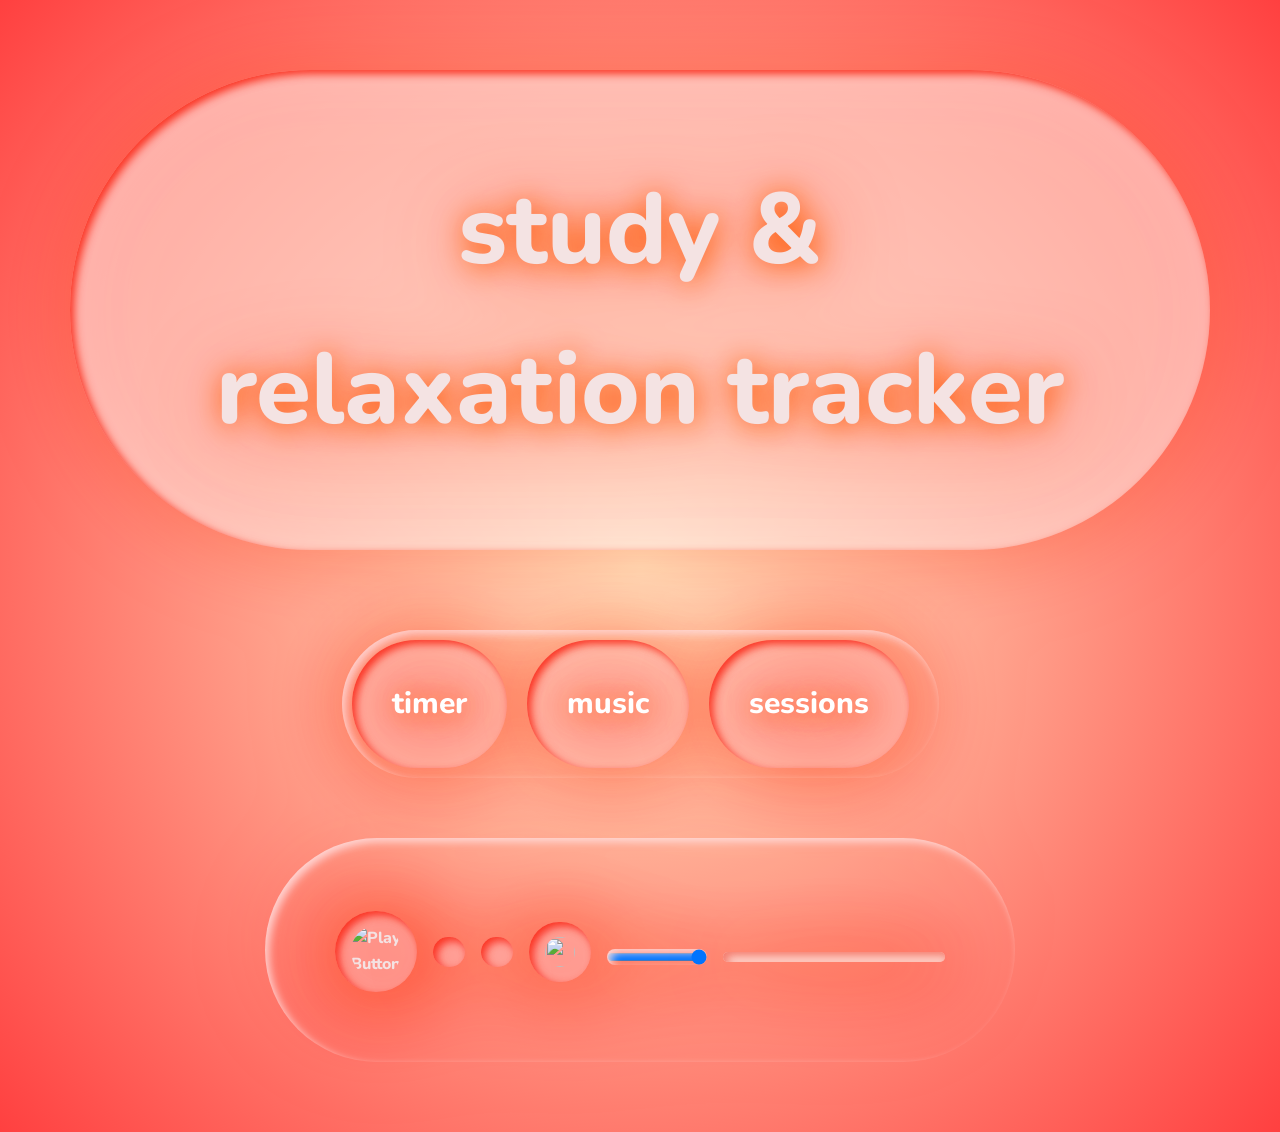
==== 2/index.html @ 48406263 "volume styling" ====
<html lang="en">
  <head>
    <meta charset="UTF-8" />
    <meta name="viewport" content="width=device-width, initial-scale=1.0" />
    <title>StudyBeats</title>
    <!-- add the font family of your choice -->
    <link rel="stylesheet" href="reset.css" />
    <link rel="stylesheet" href="style.css" />
    <link rel="preconnect" href="https://fonts.googleapis.com">
    <link rel="preconnect" href="https://fonts.gstatic.com" crossorigin>
    <link href="https://fonts.googleapis.com/css2?family=Nunito:ital,wght@0,200..1000;1,200..1000&display=swap" rel="stylesheet">     
    <!-- for font style -->
    <script src="script.js" defer></script>
  </head>
  <body>
    <!-- Header Section -->
    <header>
      <h1> study & relaxation tracker </h1>
    </header>

    <!-- Navigation Section -->
    <nav>
      <ul>
        <li><a href="#">timer</a></li>
        <li><a href="#">music</a></li>
        <li><a href="#">sessions</a></li>
        <!-- Add or remove navigation items as needed -->
      </ul>
    </nav>

    <!-- Main Content Section -->
    <main class="container">
      <!-- Media Player Section -->
      <div class="media-player">
          
        <audio id="custom-video-player" controls>
          <source
            src="https://thelongesthumstore.sgp1.cdn.digitaloceanspaces.com/IM-2250/erokia_ambient-wave-56-msfxp7-78.mp3"
            type="audio/mp3"
          />
        </audio>

        

        <div class="custom-controls">
          <button id="play-pause-btn" onclick="togglePlayPause()">
            <img
              id="play-pause-img"
              src="https://img.icons8.com/ios-glyphs/30/play--v1.png"
              alt="Play Button"
            />
          </button>


          <button id="fast-forward-button">
          <img
            src="https://img.icons8.com/ios-glyphs/30/fast-forward.png"
            alt=""
            id="fast-forward-img"
          />

          <button id="mute-unmute-button">
            <img
            id="mute-unmute-img"
            src="https://img.icons8.com/ios-glyphs/30/no-audio--v1.png"
            alt=""
           />
          </button>

           <button id="replay-button">
            <img
            id="replay-img"
            src="https://img.icons8.com/?size=100&id=91644&format=png&color=000000"
            width="30px"
            height=""
           />
          </button>

          <input
            type="range"
            id="volume-slider"
            min="0"
            max="1"
            step="0.1"
            value="1"
            />

          <div class="progress-bar">
            <span id="progress-bar-fill"></span>
            
          </div>
        </div>
      </div>

     


      <!-- Additional Content Section -->
      <section>
        
      </section>

    
    </main>

    <!-- Footer Section -->
---- 2/style.css ----
:root {
  --primary-bg-color: 
  background: #ffd98c;
  background: radial-gradient(circle, rgb(255, 236, 198) 0%, rgba(255, 64, 64, 1) 100%);
  --text-color: #ffffff;
  --main-bg-color: #ffffff83;
  --main-text-color: #f4e3e3;
  --main-btn-bg-color: #ffbdbd8f;

}

* {
  border-radius: 300px;
  filter: drop-shadow(4px 4px 40px rgba(255, 47, 0, 0.298));
}


body,
h1,
p,
ul {
  margin: 60;
  padding: 10;
}

body {
  font-family: "Nunito";
  font-size: 30;
  font-weight: 800;
  background-color: var(--primary-bg-color);
  color: var(--text-color);
  line-height: 1.6;
  display: flex;
  flex-direction: column;
  align-items: center;
  justify-content: space-between;
  text-shadow: 2px 2px 30px rgb(255, 89, 0);

}

/* Add additional styles as needed */

/* Create a container for the main content */
.container {
  max-width: 750px;
  width: 100%;
  padding: 70px;
  box-shadow: inset 4px 4px 8px rgba(255, 222, 222, 0.889);
}

/* Header styling */
header {
  font-size: 100px;
  background-color: var(--main-bg-color);
  color: var(--main-text-color);
  padding: 10px 0;
  text-align: center;
  width: 100%;
  box-shadow: inset 4px 4px 8px rgba(250, 37, 18, 0.889);
  box-shadow: outset 4px 4px 8px rgba(255, 222, 222, 0.889)
}

/* Navigation styling */
nav {
  margin-top: 20px;
  text-align: center;
}

nav ul {
  list-style: none;
  display: flex;
  justify-content: center;
  box-shadow: inset 4px 4px 8px rgba(255, 222, 222, 0.889);
}

nav ul li {
  margin-right: 20px;
  background-color: rgba(255, 220, 226, 0.396);
  padding: 40;
  box-shadow: inset 4px 4px 8px rgba(250, 37, 18, 0.889);
}

nav a {
  text-decoration: none;
  color: var(--text-color);
}

/* Media player styling */
.media-player {
  width: 100%;
  margin: 0 auto;
}

.media-player video {
  max-width: 100%;
}

.custom-controls {
  display: flex;
  justify-content: space-between;
  align-items: center;
  gap: 1rem;
  margin-top: 3px;
  width: 100%;
}

.custom-controls button {
  background-color: var(--main-btn-bg-color);
  color: var(--main-text-color);
  border: none;
  padding: 15px 16px;
  cursor: pointer;
  font-size: 16px;
  display: flex;
  align-items: center;
  box-shadow: inset 4px 4px 8px rgba(250, 37, 18, 0.889);

}

.progress-bar {
  width: 100%;
  height: 10px;
  background-color: #ffdad2;
  margin-top: 10px;
  overflow: hidden;
  box-shadow: inset 4px 4px 8px rgba(243, 111, 96, 0.889);

}

.progress-bar span {
  display: block;
  height: 100%;
  background-color: var(--main-bg-color);
  width: 0;
  transition: width 0.3s ease;
}

/* Footer styling */
footer {
  background-color: var(--main-bg-color);
  color: var(--main-text-color);
  text-align: center;
  padding: 10px 0;
  width: 100%;
  box-shadow: inset 4px 4px 8px rgba(250, 37, 18, 0.889);
  box-shadow: outset 4px 4px 8px rgba(255, 222, 222, 0.889)
}

#mute-unmute-button {
  position: relative;
  z-index: 10;
}


#volume-slider {
  margin-top: 10px;
  width: 100px;
  cursor: pointer;
  box-shadow: outset 4px 4px 8px rgba(255, 222, 222, 0.889);
  box-shadow: inset 4px 4px 8px rgba(255, 222, 222, 0.889);
}
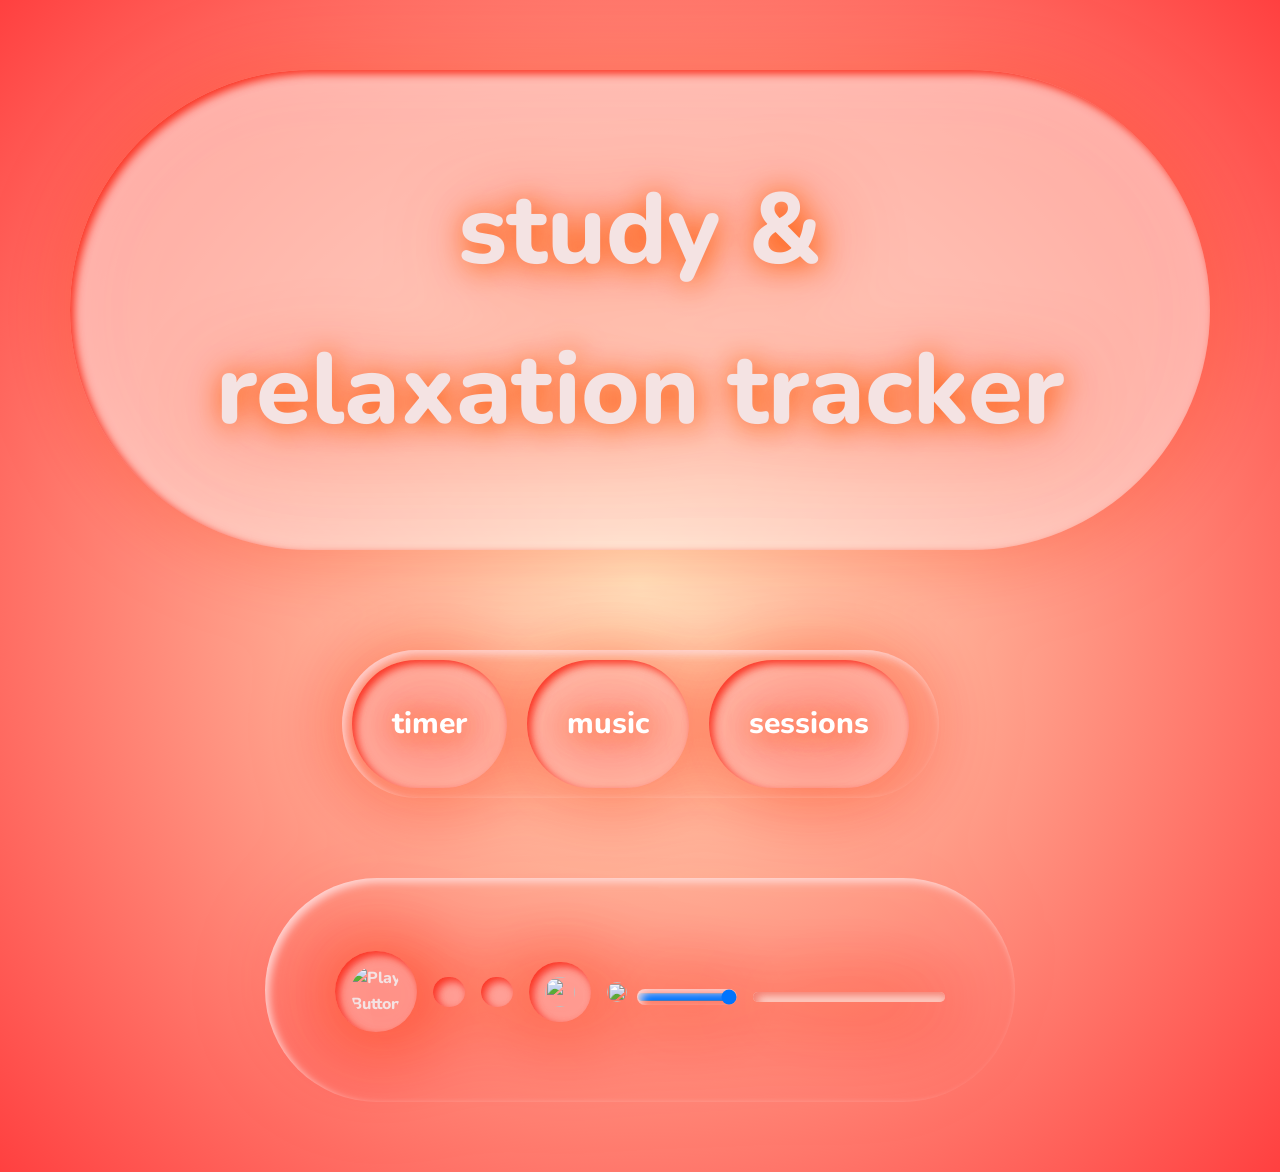
==== commit ec31812c: "styling change" ====
--- a/2/index.html
+++ b/2/index.html
@@ -76,14 +76,24 @@
            />
           </button>
 
-          <input
+      <div class="volume-control">        
+        
+       <img src="https://img.icons8.com/ios-glyphs/30/high-volume.png"
+                  alt="High Volume"
+                  width="20" />
+
+
+       <input
             type="range"
             id="volume-slider"
             min="0"
             max="1"
             step="0.1"
-            value="1"
-            />
+            value="1"/>
+
+      </div>
+
+
 
           <div class="progress-bar">
             <span id="progress-bar-fill"></span>
@@ -95,13 +105,5 @@
      
 
 
-      <!-- Additional Content Section -->
-      <section>
-        
-      </section>
-
-    
-    </main>
-
     <!-- Footer Section -->
     
--- a/2/style.css
+++ b/2/style.css
@@ -19,6 +19,7 @@
 h1,
 p,
 ul {
+  flex: 1;
   margin: 60;
   padding: 10;
 }
@@ -31,9 +32,10 @@
   color: var(--text-color);
   line-height: 1.6;
   display: flex;
+  gap: 20px;
   flex-direction: column;
   align-items: center;
-  justify-content: space-between;
+  justify-content: space-evenly;
   text-shadow: 2px 2px 30px rgb(255, 89, 0);
 
 }
@@ -42,6 +44,8 @@
 
 /* Create a container for the main content */
 .container {
+  display: flex;
+  gap: 20px;
   max-width: 750px;
   width: 100%;
   padding: 70px;
@@ -161,3 +165,12 @@
 }
 
 
+.volume-control {
+  display: flex;
+  align-items: center;
+  gap: 10px;
+}
+
+
+
+
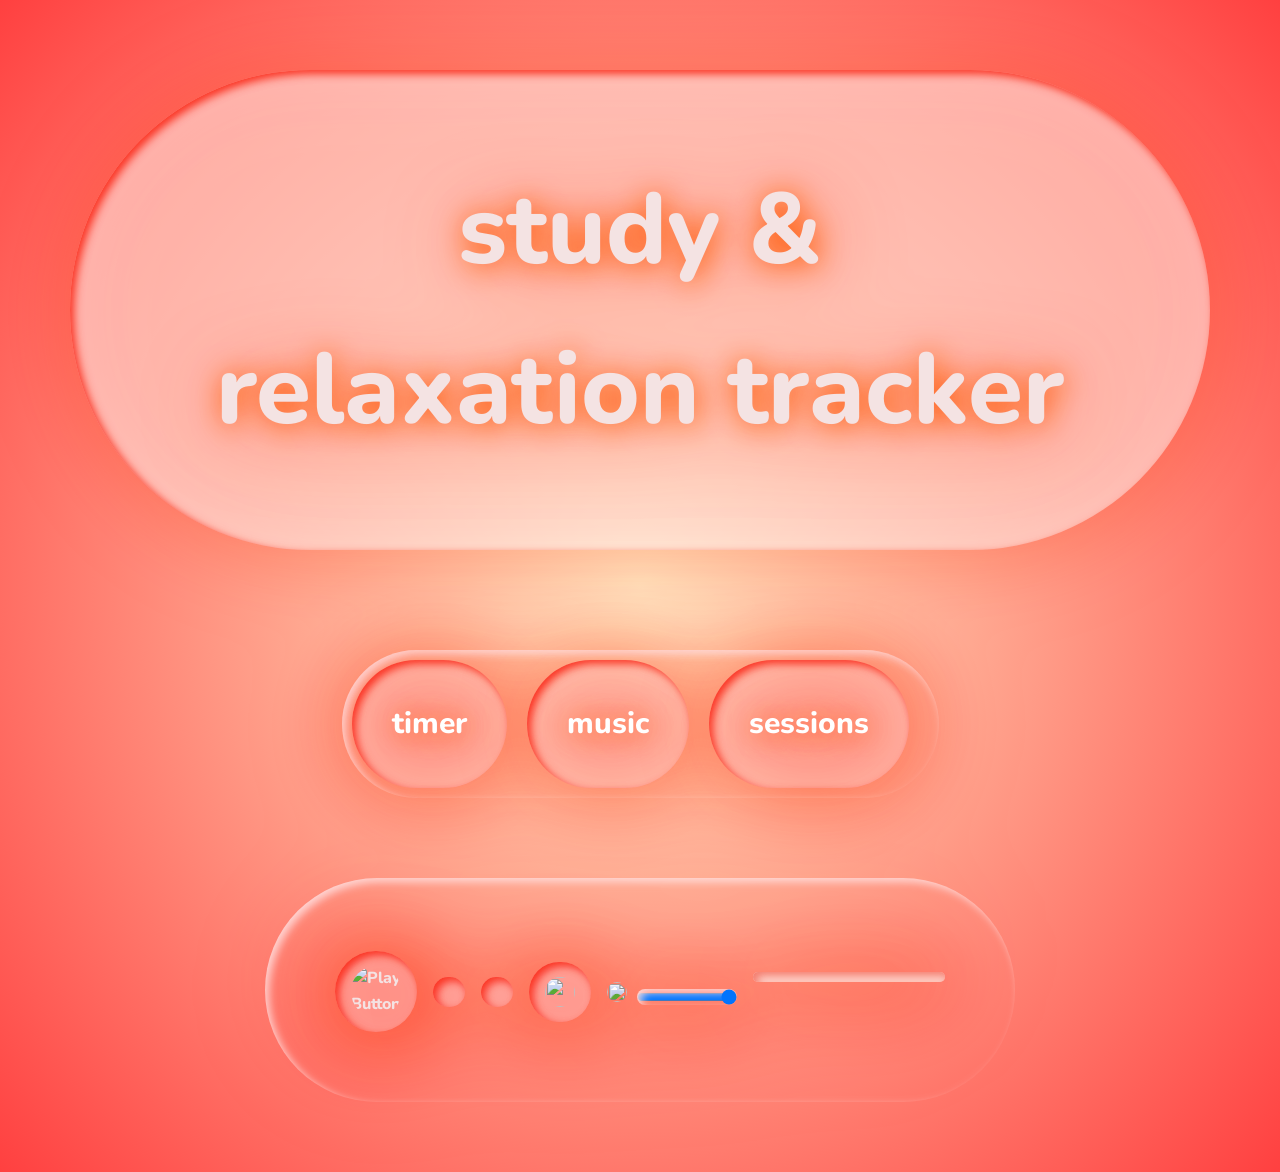
==== commit 777b25f2: "style" ====
--- a/2/index.html
+++ b/2/index.html
@@ -19,6 +19,10 @@
     </header>
 
     <!-- Navigation Section -->
+
+
+
+    
     <nav>
       <ul>
         <li><a href="#">timer</a></li>
@@ -27,6 +31,10 @@
         <!-- Add or remove navigation items as needed -->
       </ul>
     </nav>
+
+ 
+
+
 
     <!-- Main Content Section -->
     <main class="container">
--- a/2/style.css
+++ b/2/style.css
@@ -122,10 +122,11 @@
 }
 
 .progress-bar {
+  gap: 500px;
   width: 100%;
   height: 10px;
   background-color: #ffdad2;
-  margin-top: 10px;
+  margin-bottom: 30;
   overflow: hidden;
   box-shadow: inset 4px 4px 8px rgba(243, 111, 96, 0.889);
 
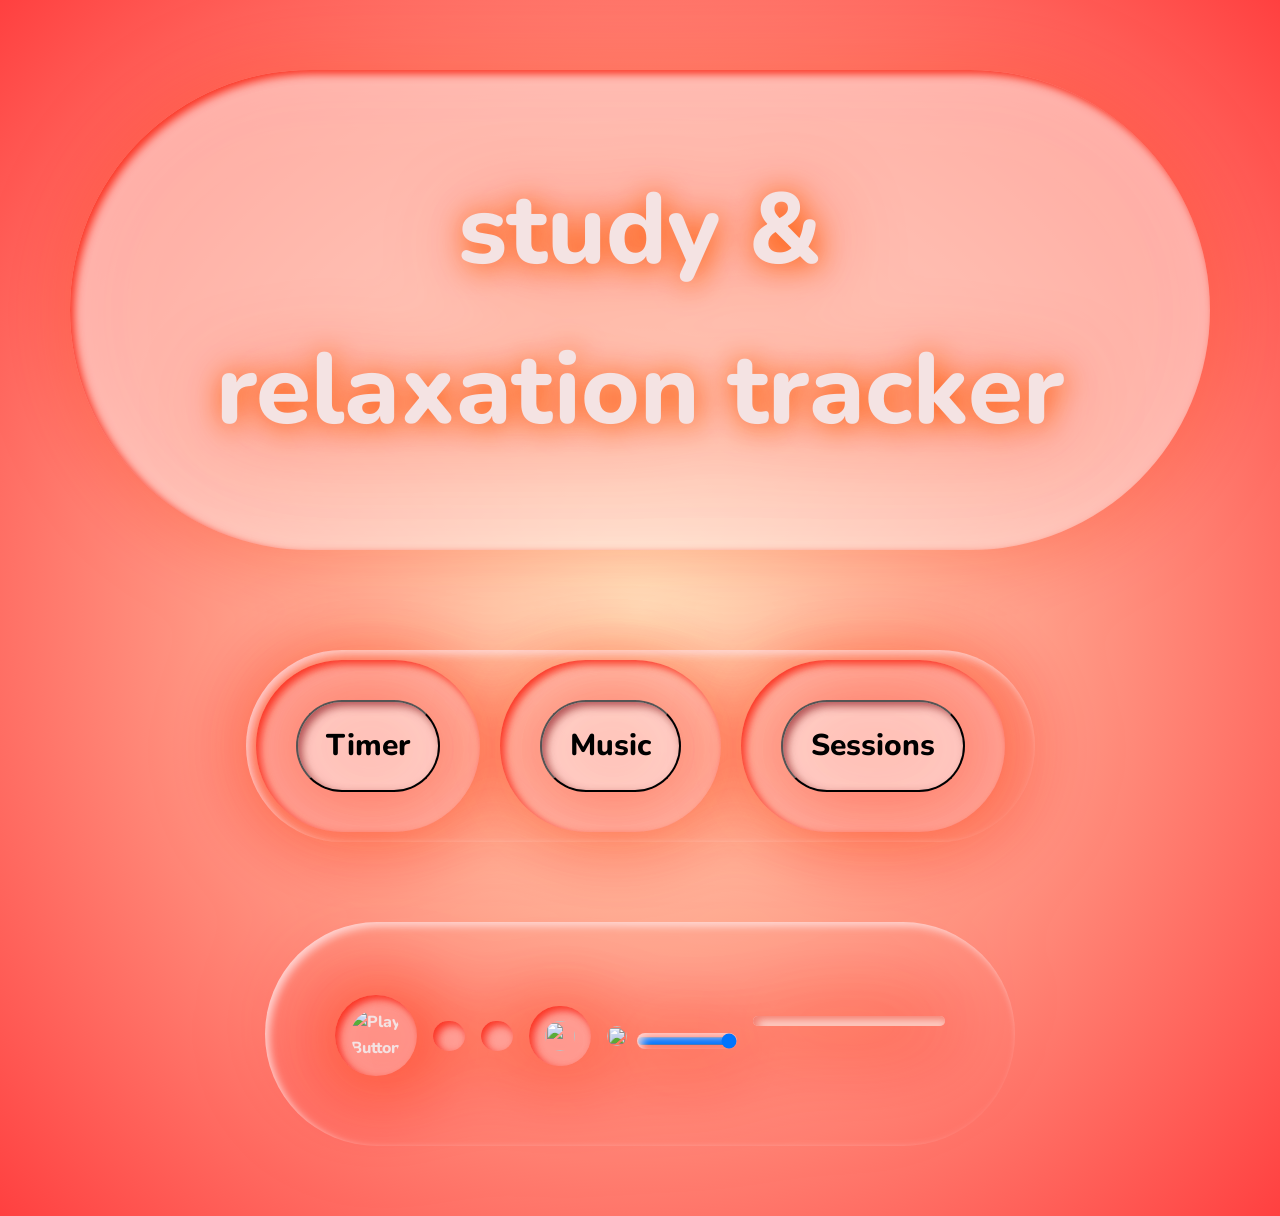
==== commit 3fa93be5: "buttons java" ====
--- a/2/index.html
+++ b/2/index.html
@@ -25,12 +25,14 @@
     
     <nav>
       <ul>
-        <li><a href="#">timer</a></li>
-        <li><a href="#">music</a></li>
-        <li><a href="#">sessions</a></li>
+        <li> <button id="start-timer-btn">Timer</button> </li>
+        <li> <button id="start-music-list">Music</button></li>
+        <li> <button id="start-sessions">Sessions</button> </li>
         <!-- Add or remove navigation items as needed -->
       </ul>
     </nav>
+
+    
 
  
 
--- a/2/style.css
+++ b/2/style.css
@@ -172,6 +172,23 @@
   gap: 10px;
 }
 
+#start-timer-btn {
+  background-color: var(--main-bg-color);
+  box-shadow: outset 4px 4px 8px rgba(247, 8, 8, 0.829);
+  box-shadow: inset 4px 4px 8px rgba(168, 69, 69, 0.889);
+  padding: 20px 28px; 
+}
 
+#start-music-list {
+  background-color: var(--main-bg-color);
+  box-shadow: outset 4px 4px 8px rgba(247, 8, 8, 0.829);
+  box-shadow: inset 4px 4px 8px rgba(168, 69, 69, 0.889);
+  padding: 20px 28px; 
+}
 
-
+#start-sessions {
+  background-color: var(--main-bg-color);
+  box-shadow: outset 4px 4px 8px rgba(247, 8, 8, 0.829);
+  box-shadow: inset 4px 4px 8px rgba(168, 69, 69, 0.889);
+  padding: 20px 28px; 
+}
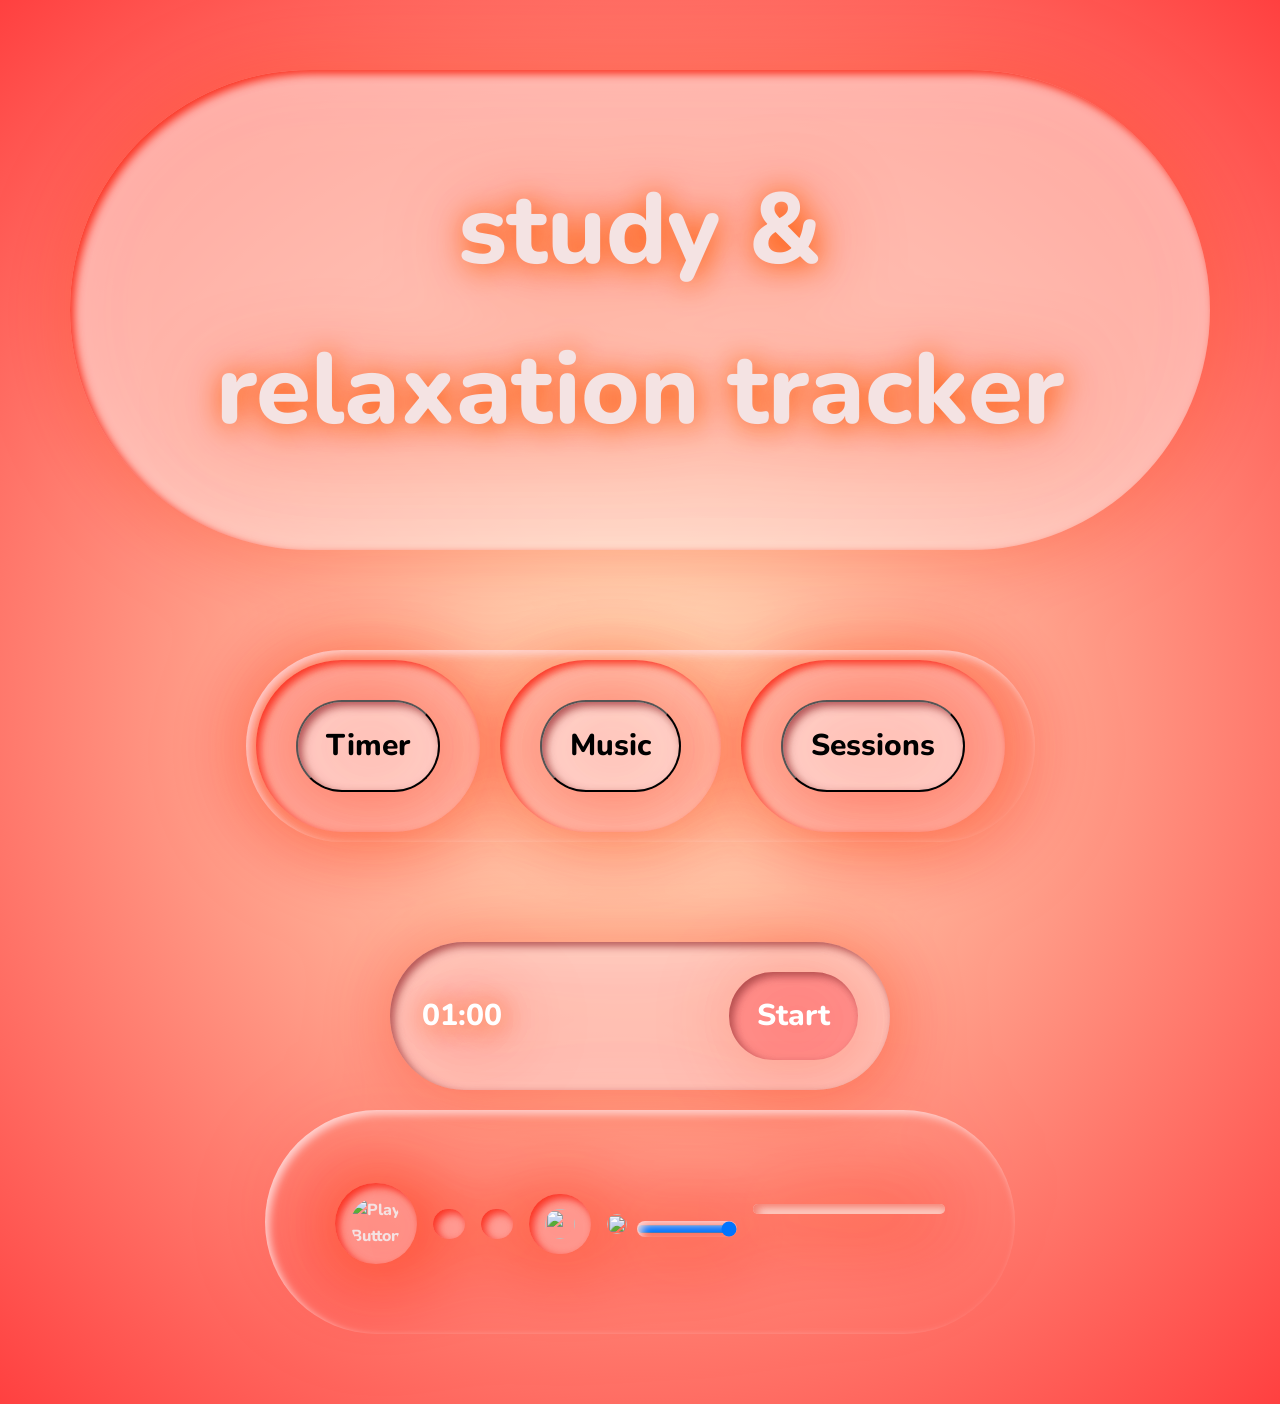
==== commit 020ad508: "timer function" ====
--- a/2/index.html
+++ b/2/index.html
@@ -34,6 +34,13 @@
 
     
 
+<div id="timer-container">
+  <div class="clock-circle">
+    <span id="timer-display">01:00</span>
+  </div>
+
+  <button id="start-btn">Start</button>
+</div>
  
 
 
--- a/2/style.css
+++ b/2/style.css
@@ -192,3 +192,39 @@
   box-shadow: inset 4px 4px 8px rgba(168, 69, 69, 0.889);
   padding: 20px 28px; 
 }
+
+
+
+
+
+#timer-container {
+  display: none; /* Hidden when website first opens */
+  margin-top: 20px;
+  padding: 20px;
+  background: #ffe6e696;
+  color: white;
+  width: 500px;
+  border-radius: 10px;
+  box-shadow: outset 4px 4px 8px rgba(247, 8, 8, 0.829);
+  box-shadow: inset 4px 4px 8px rgba(168, 69, 69, 0.889);
+  padding: 30px 32px; 
+  border-radius: 300px;
+  display: flex;
+  justify-content: space-between;
+  align-items: center;
+
+}
+
+#timer-toggle-btn,
+#start-btn {
+  background: rgba(255, 121, 121, 0.679);
+  color: rgb(255, 255, 255);
+  border: none;
+  padding: 10px 16px;
+  border-radius: 50px;
+  cursor: pointer;
+  box-shadow: outset 4px 4px 8px rgba(247, 8, 8, 0.829);
+  box-shadow: inset 4px 4px 8px rgba(168, 69, 69, 0.889);
+  padding: 20px 28px;
+  justify-content: space-between;
+}
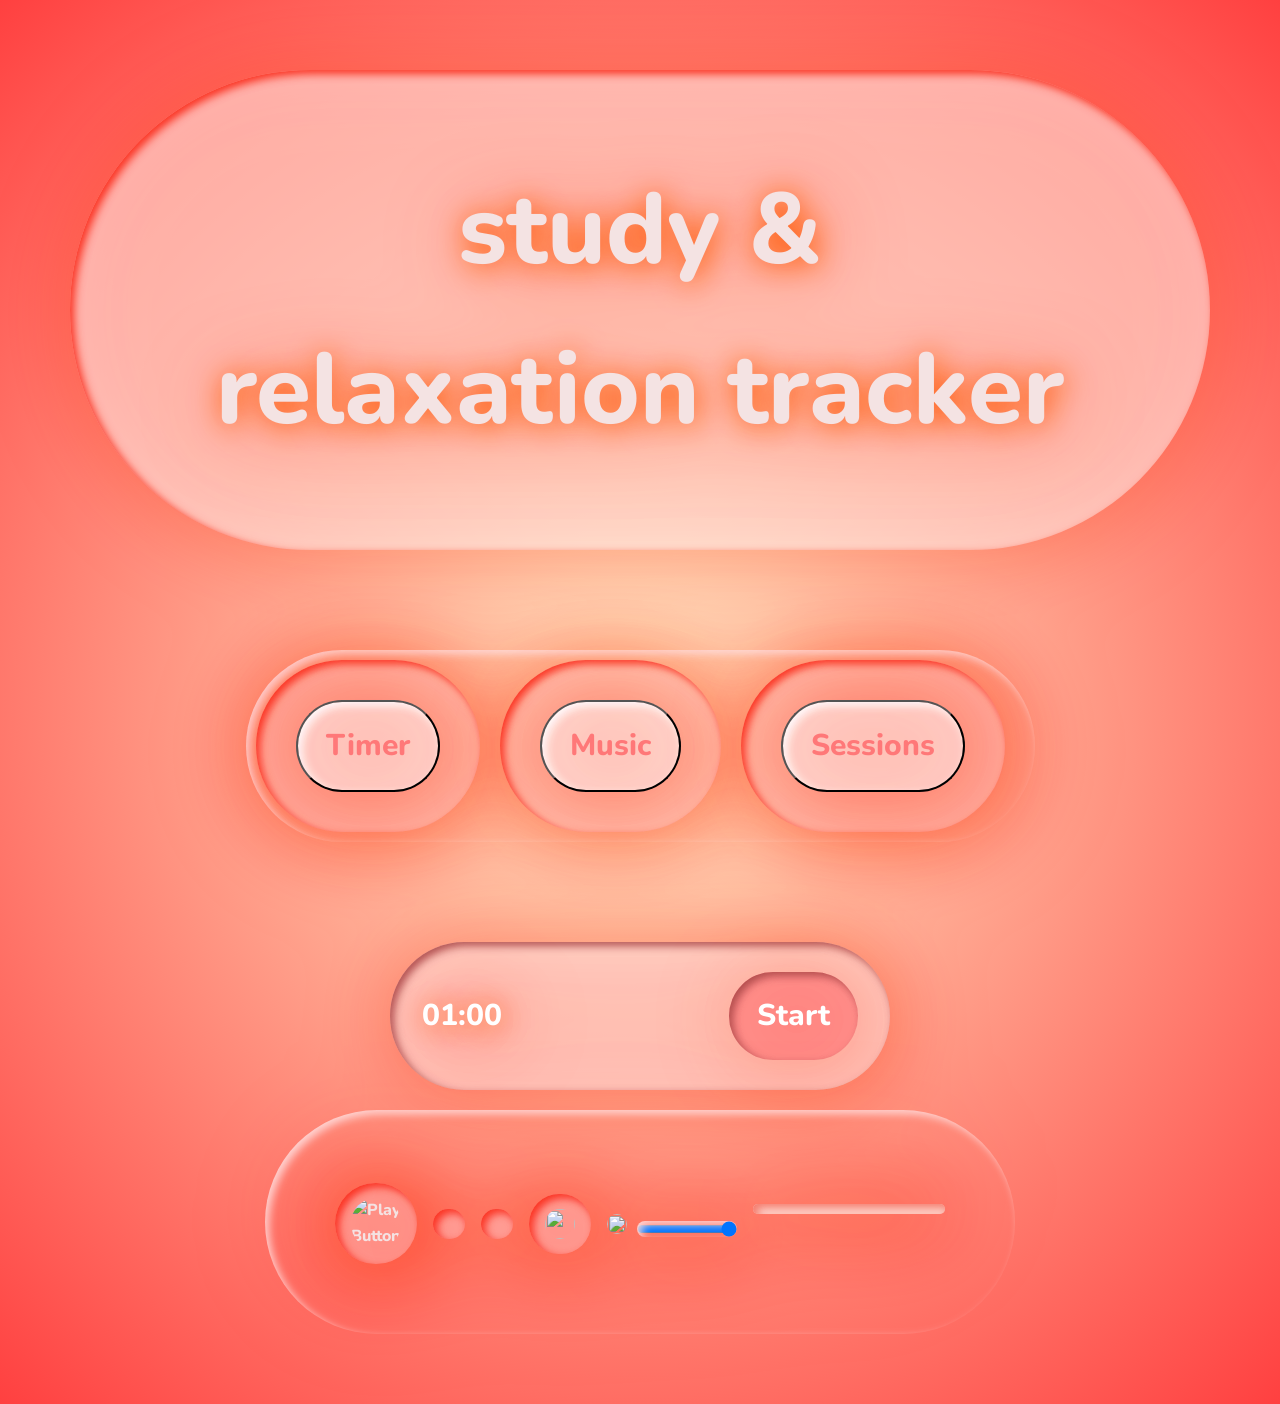
==== commit 8332c5bd: "code update" ====
--- a/2/index.html
+++ b/2/index.html
@@ -32,6 +32,9 @@
       </ul>
     </nav>
 
+
+  
+
     
 
 <div id="timer-container">
@@ -47,6 +50,9 @@
 
     <!-- Main Content Section -->
     <main class="container">
+
+
+
       <!-- Media Player Section -->
       <div class="media-player">
           
@@ -56,6 +62,33 @@
             type="audio/mp3"
           />
         </audio>
+
+
+  <div id="music-container">
+
+  <nav> 
+    <ul id="playlist">
+    <li>
+      <button class="song-btn" data-song="https://thelongesthumstore.sgp1.cdn.digitaloceanspaces.com/IM-2250/erokia_ambient-wave-56-msfxp7-78.mp3">
+        Study Mix 1
+      </button>
+    </li>
+
+    <li>
+      <button class="song-btn" data-song="https://thelongesthumstore.sgp1.cdn.digitaloceanspaces.com/IM-2250/erokia_ambient-wave-56-msfxp7-78.mp3">
+        Study Mix 2
+      </button>
+    </li>
+
+    <li>
+      <button class="song-btn" data-song="https://thelongesthumstore.sgp1.cdn.digitaloceanspaces.com/IM-2250/erokia_ambient-wave-56-msfxp7-78.mp3">
+        Study Mix 3
+      </button>
+    </li>
+  </ul>
+</nav>
+ 
+</div> 
 
         
 
--- a/2/style.css
+++ b/2/style.css
@@ -1,6 +1,6 @@
 :root {
   --primary-bg-color: 
-  background: #ffd98c;
+  --background: #ffd98c;
   background: radial-gradient(circle, rgb(255, 236, 198) 0%, rgba(255, 64, 64, 1) 100%);
   --text-color: #ffffff;
   --main-bg-color: #ffffff83;
@@ -175,22 +175,25 @@
 #start-timer-btn {
   background-color: var(--main-bg-color);
   box-shadow: outset 4px 4px 8px rgba(247, 8, 8, 0.829);
-  box-shadow: inset 4px 4px 8px rgba(168, 69, 69, 0.889);
+  box-shadow: inset 4px 4px 8px rgba(255, 255, 255, 0.889);
   padding: 20px 28px; 
+  color:rgb(255, 120, 120);
 }
 
 #start-music-list {
   background-color: var(--main-bg-color);
   box-shadow: outset 4px 4px 8px rgba(247, 8, 8, 0.829);
-  box-shadow: inset 4px 4px 8px rgba(168, 69, 69, 0.889);
+  box-shadow: inset 4px 4px 8px rgba(255, 255, 255, 0.889);
   padding: 20px 28px; 
+  color:rgb(255, 120, 120);
 }
 
 #start-sessions {
   background-color: var(--main-bg-color);
   box-shadow: outset 4px 4px 8px rgba(247, 8, 8, 0.829);
-  box-shadow: inset 4px 4px 8px rgba(168, 69, 69, 0.889);
+  box-shadow: inset 4px 4px 8px rgba(255, 255, 255, 0.889);
   padding: 20px 28px; 
+  color:rgb(255, 120, 120);
 }
 
 
@@ -228,3 +231,74 @@
   padding: 20px 28px;
   justify-content: space-between;
 }
+
+
+
+
+
+
+
+
+
+#music-container {
+  display: none;
+  list-style-type: none; 
+  flex-direction: column;
+  align-items: center;
+  width: 100px;
+ 
+
+  color: rgb(255, 234, 234);
+
+  border-radius: 120px;
+
+  animation: fadeIn 0.4s ease;
+}
+
+#playlist {
+  list-style: none;
+  padding: 0;
+  width: 0%;
+  display: flex;
+  justify-content: center;
+}
+
+
+.song-btn {
+  display: flex;
+  justify-content: center;
+  width: 100%;
+  text-align: center;
+
+  background: #ff8a8aaf;
+  color: rgb(255, 235, 235);
+
+  border: none;
+  padding: 1px;
+
+  border-radius: 50px;
+  cursor: pointer;
+  max-width: 250px;
+
+  transition: 0.3s;
+}
+
+.song-btn:hover {
+  background: #ffbabaa0;
+  transform: scale(1.03);
+}
+
+
+
+
+@keyframes fadeIn {
+  from {
+    opacity: 0;
+    transform: translateY(-10px);
+  }
+
+  to {
+    opacity: 1;
+    transform: translateY(0);
+  }
+}
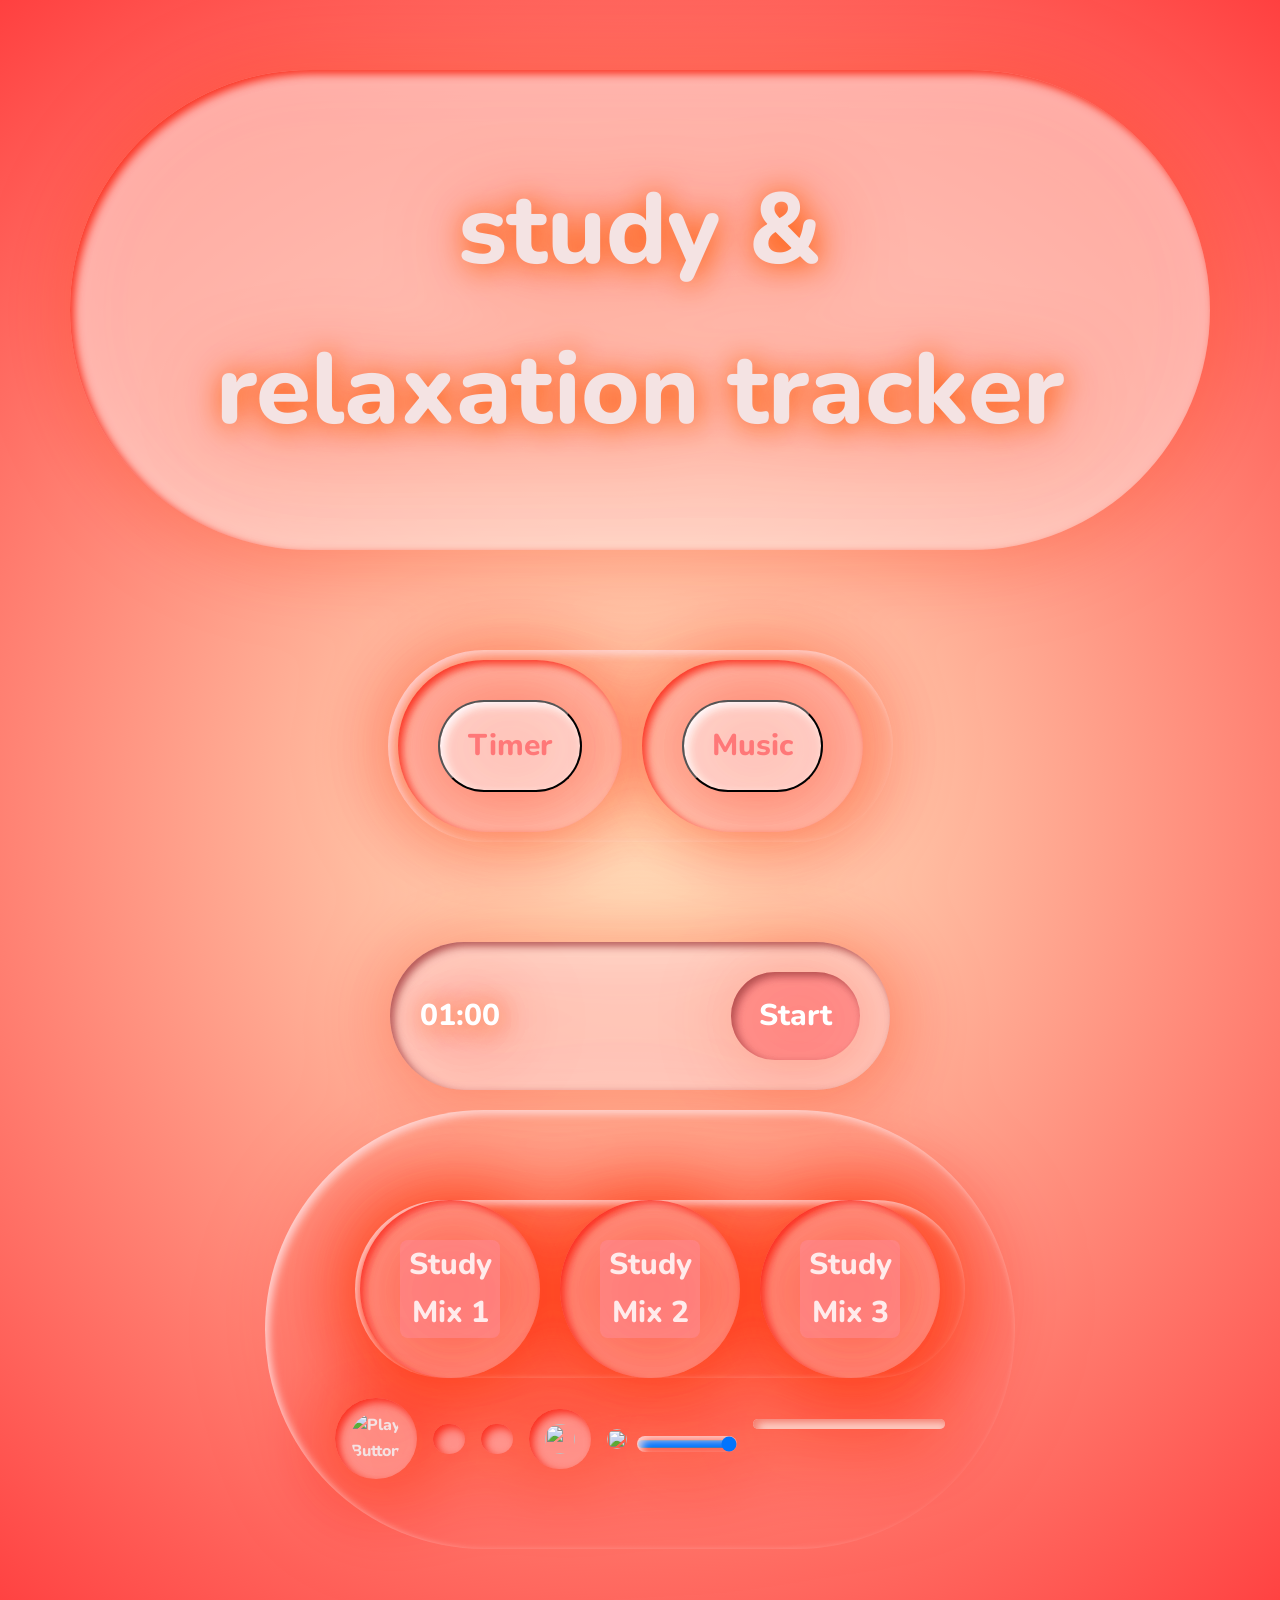
==== commit 08ab8b37: "removed button" ====
--- a/2/index.html
+++ b/2/index.html
@@ -27,7 +27,7 @@
       <ul>
         <li> <button id="start-timer-btn">Timer</button> </li>
         <li> <button id="start-music-list">Music</button></li>
-        <li> <button id="start-sessions">Sessions</button> </li>
+       
         <!-- Add or remove navigation items as needed -->
       </ul>
     </nav>
--- a/2/style.css
+++ b/2/style.css
@@ -10,6 +10,7 @@
 }
 
 * {
+  justify-content: center;
   border-radius: 300px;
   filter: drop-shadow(4px 4px 40px rgba(255, 47, 0, 0.298));
 }
@@ -203,14 +204,14 @@
 #timer-container {
   display: none; /* Hidden when website first opens */
   margin-top: 20px;
-  padding: 20px;
+  padding: 10px 16px;
   background: #ffe6e696;
   color: white;
   width: 500px;
   border-radius: 10px;
   box-shadow: outset 4px 4px 8px rgba(247, 8, 8, 0.829);
   box-shadow: inset 4px 4px 8px rgba(168, 69, 69, 0.889);
-  padding: 30px 32px; 
+  padding: 30px 30px; 
   border-radius: 300px;
   display: flex;
   justify-content: space-between;
@@ -235,38 +236,19 @@
 
 
 
-
-
-
-
-
-#music-container {
-  display: none;
-  list-style-type: none; 
-  flex-direction: column;
-  align-items: center;
-  width: 100px;
- 
-
-  color: rgb(255, 234, 234);
-
-  border-radius: 120px;
-
-  animation: fadeIn 0.4s ease;
-}
-
 #playlist {
   list-style: none;
   padding: 0;
-  width: 0%;
-  display: flex;
-  justify-content: center;
+  width: 100%;
+  margin: 20px;
+  size: 24px;
+
 }
 
 
 .song-btn {
   display: flex;
-  justify-content: center;
+  justify-content: space-evenly;
   width: 100%;
   text-align: center;
 
@@ -276,9 +258,10 @@
   border: none;
   padding: 1px;
 
-  border-radius: 50px;
-  cursor: pointer;
-  max-width: 250px;
+  border-radius: 8px;
+  cursor: pointer;
+  max-width: 100px;
+  flex-direction: row;
 
   transition: 0.3s;
 }
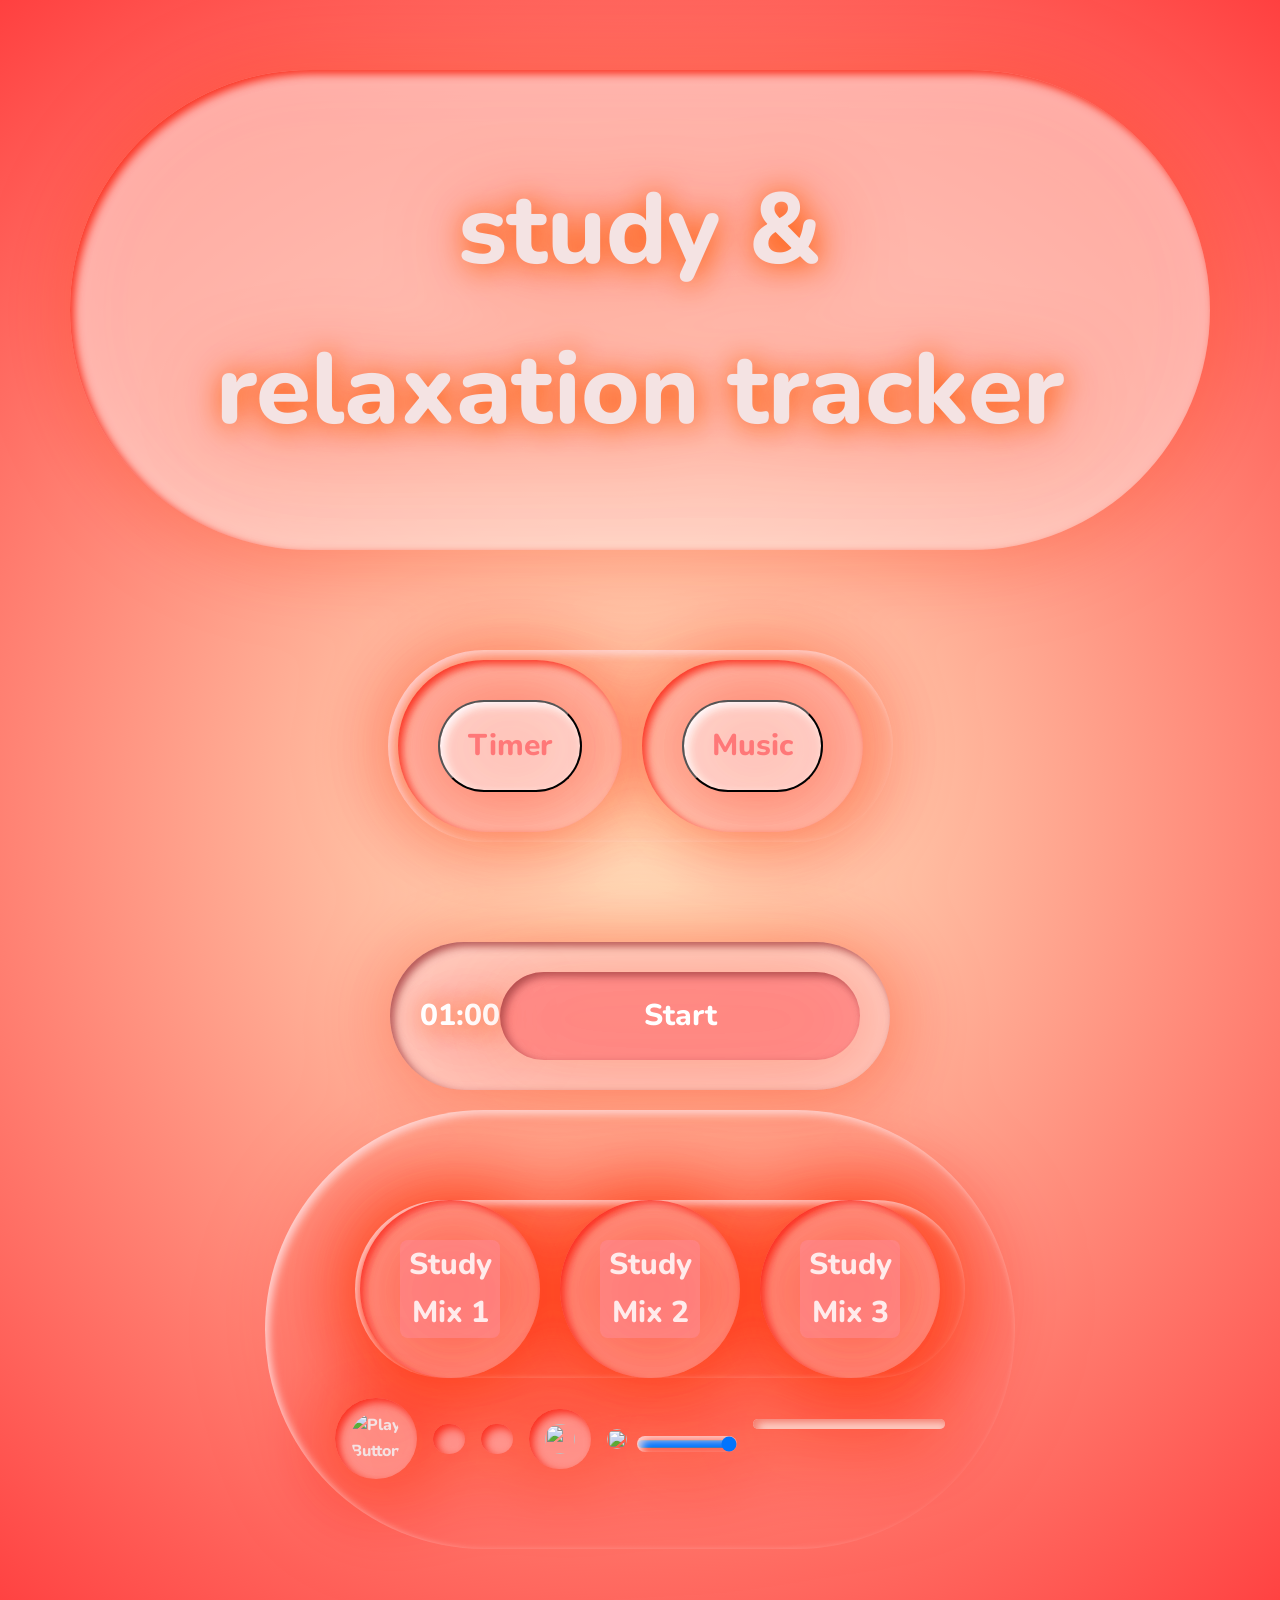
==== commit 781edab5: "added comments" ====
--- a/2/index.html
+++ b/2/index.html
@@ -46,6 +46,8 @@
 </div>
  
 
+<!-- Through my process I had to go back and forth between html, css and javascript, as user functions would not work unless all three were linked - for example the functions such as the volume bar and the timer button would not function correctly unless the ‘display’ and ‘width’ in css were adjusted correctly. -->
+<!-- The interactive functions I chose to feature in my website were modes I felt were relevant to the study/relaxation context - through including a timer function that allows the user to keep track of their studying periods. -->
 
 
     <!-- Main Content Section -->
@@ -100,6 +102,9 @@
               alt="Play Button"
             />
           </button>
+
+
+          <!-- I decided to begin with adding the simple user functions (fast forward, pause etc) to demonstrate what my layout would potentially look like alongside all the icons added together. -->
 
 
           <button id="fast-forward-button">
--- a/2/style.css
+++ b/2/style.css
@@ -9,6 +9,12 @@
 
 }
 
+/* The root and ‘*’ sections in CSS were very efficient for classing a similar style across all of the elements through minimal lines of code. */
+
+
+/* Inspired by my chosen context, I decided to use a warm colour palette with a rounded font style which won’t be too overwhelming for the user to adjust to. */
+
+
 * {
   justify-content: center;
   border-radius: 300px;
@@ -198,11 +204,14 @@
 }
 
 
+/* The code that I spent the most time on was the CSS for the elements, as when I would add in new javascript functions for the buttons or navigational menu the styling would automatically change. I would spend a lot of time on the padding and margins of the elements/buttons, as most of the time they would initially not align correctly. */
 
 
 
 #timer-container {
   display: none; /* Hidden when website first opens */
+  width: 100%;
+  list-style-type: none;
   margin-top: 20px;
   padding: 10px 16px;
   background: #ffe6e696;
@@ -221,6 +230,7 @@
 
 #timer-toggle-btn,
 #start-btn {
+  width: 90%;
   background: rgba(255, 121, 121, 0.679);
   color: rgb(255, 255, 255);
   border: none;
